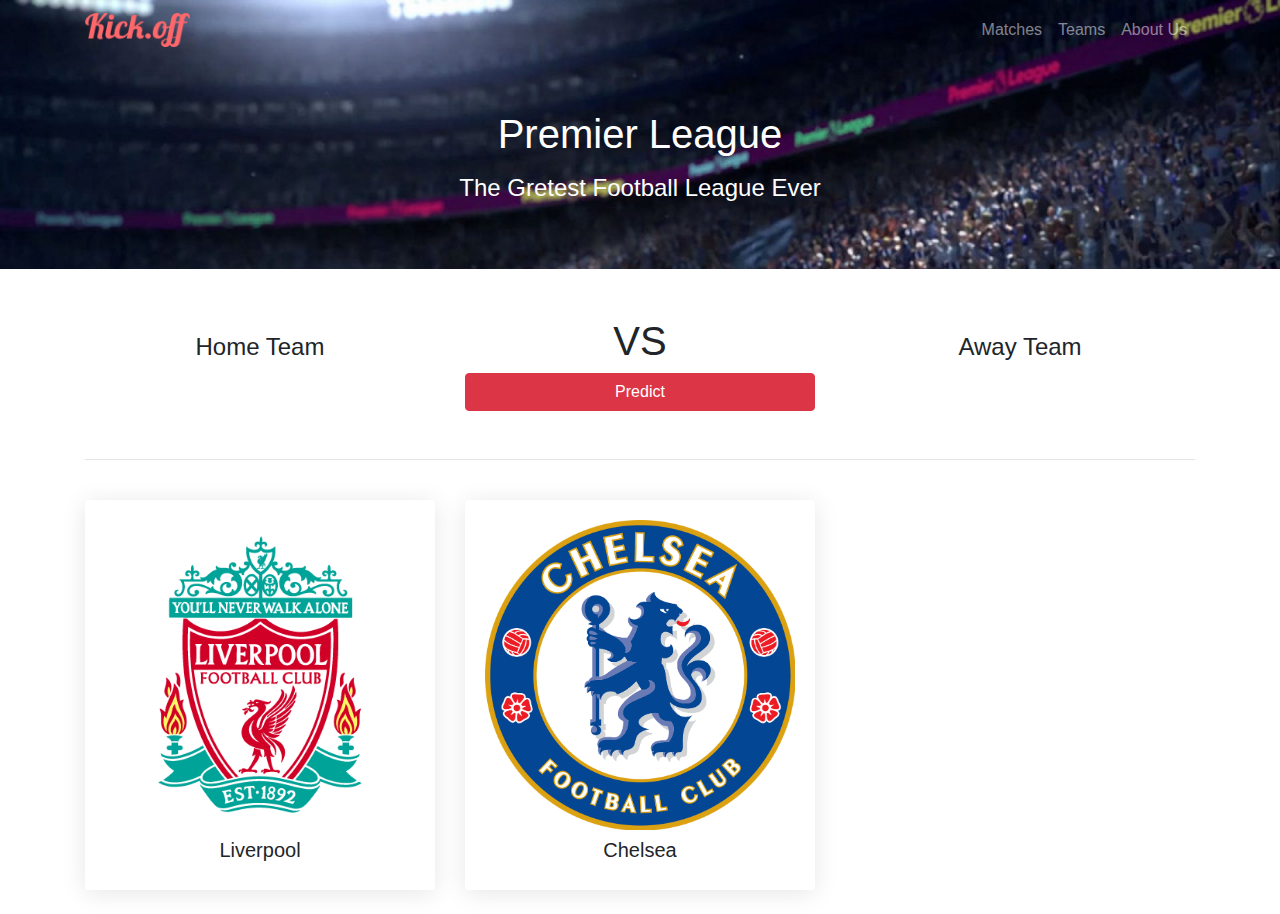
==== predict.html @ eb54d8e9 "Selecting card is done" ====
<!DOCTYPE html>
<html lang="en">
<head>
    <meta charset="UTF-8">
    <meta name="viewport" content="width=device-width, initial-scale=1.0">
    <meta http-equiv="X-UA-Compatible" content="ie=edge">
    <title>Kick.off</title>
    <link rel="stylesheet" href="css/bootstrap.css">
    <link rel="stylesheet" href="scss/styles.css">
</head>
<body>
    <header id="header">
        <nav class="navbar navbar-expand-lg navbar-dark bg-transparent">
            <div class="container">
                <a class="navbar-brand" href="#"><img src="./img/log.png" width="105" alt=""></a>
                <button class="navbar-toggler" type="button" data-toggle="collapse"
                    data-target="#navbarSupportedContent" aria-controls="navbarSupportedContent" aria-expanded="false"
                    aria-label="Toggle navigation">
                    <span class="navbar-toggler-icon"></span>
                </button>
                <div class="collapse navbar-collapse" id="navbarSupportedContent">
                    <ul class="navbar-nav ml-auto">
                        <li class="nav-item">
                            <a class="nav-link" href="#">Matches</a>
                        </li>
                        <li class="nav-item">
                            <a class="nav-link" href="#">Teams</a>
                        </li>
                        <li class="nav-item">
                            <a class="nav-link" href="#">About Us</a>
                        </li>
                    </ul>
                </div>
            </div>
        </nav>
        <!-- End of the navbar -->
        <div id="hero-area-small">
            <div class="container">
                <div class="row align-items-center">
                    <div class="col-sm-12 text-center">
                        <h1 class="mb-3">Premier League</h1>
                        <h4 class="mb-3">The Gretest Football League Ever</h4>
                    </div>
                </div>
            </div>
        </div>
        <!-- End of the hero area -->
    </header>

    <!-- End of the header -->

    <section class="container pt-5">
        <div class="row mb-5" id="selected-team">
            <div class="col-sm-4 text-center">
                <div class="add-team"></div>
                <h4 class="mt-3">Home Team</h4>
            </div>
            <div class="col-sm-4 align-baseline">
                <h1 class="text-center">VS</h1>
            </div>
            <div class="col-sm-4">
                <div class="add-team"></div>
                <h4 class="text-center mt-3">Away Team</h4>
            </div>
            <div class="col-sm-4 offset-4">
                <a href="#" class="btn btn-danger btn-block">Predict</a>
            </div>
        </div>
        <hr>
        <div class="row pt-4" id="teams-card">
            <div class="col-sm-4 mb-4">
                <div class="card" data-team="Liverpool">
                    <div class="card-body">
                        <img src="./img/liverpool-logo-big.png" class="card-img" alt="">
                        <h5 class="text-center mt-2">Liverpool</h5>
                    </div>
                </div>
            </div>
            <div class="col-sm-4 mb-4">
                <div class="card" data-team="Chelsea">
                    <div class="card-body">
                        <img src="./img/chelsea-logo-big.png" class="card-img" alt="">
                        <h5 class="text-center mt-2">Chelsea</h5>
                    </div>
                </div>
            </div>
        </div>
    </section>

    <script src="https://code.jquery.com/jquery-3.4.1.slim.min.js"
        integrity="sha384-J6qa4849blE2+poT4WnyKhv5vZF5SrPo0iEjwBvKU7imGFAV0wwj1yYfoRSJoZ+n" crossorigin="anonymous">
    </script>
    <script src="https://cdn.jsdelivr.net/npm/popper.js@1.16.0/dist/umd/popper.min.js"
        integrity="sha384-Q6E9RHvbIyZFJoft+2mJbHaEWldlvI9IOYy5n3zV9zzTtmI3UksdQRVvoxMfooAo" crossorigin="anonymous">
    </script>
    <script src="js/bootstrap.js">
    </script>
    <script src="js/main.js"></script>
</body>
</html>
---- scss/styles.css ----
.btn-lg {
  line-height: 50px;
  padding: 0px 50px;
  border-radius: 3px;
}

#header {
  background-image: url(../img/cropped-Premier-League-3.jpg);
  background-size: cover;
}

#hero-area {
  color: #ffffff;
  padding-top: 11em;
  padding-bottom: 11em;
}

#hero-area-small {
  color: #ffffff;
  padding-top: 3.125em;
  padding-bottom: 3.125em;
}

div[data-team] {
  -webkit-box-shadow: 0px 3px 25px rgba(0, 0, 0, 0.1);
          box-shadow: 0px 3px 25px rgba(0, 0, 0, 0.1);
  border-radius: 3px;
  border: none;
}

.match-prediction {
  padding-top: 15px;
  padding-bottom: 15px;
  -webkit-box-shadow: 0px 5px 15px rgba(0, 0, 0, 0.1);
          box-shadow: 0px 5px 15px rgba(0, 0, 0, 0.1);
  margin-bottom: 30px;
  margin-left: 0px;
  border-radius: 5px;
}

.logo-right {
  text-align: right;
}
/*# sourceMappingURL=styles.css.map */
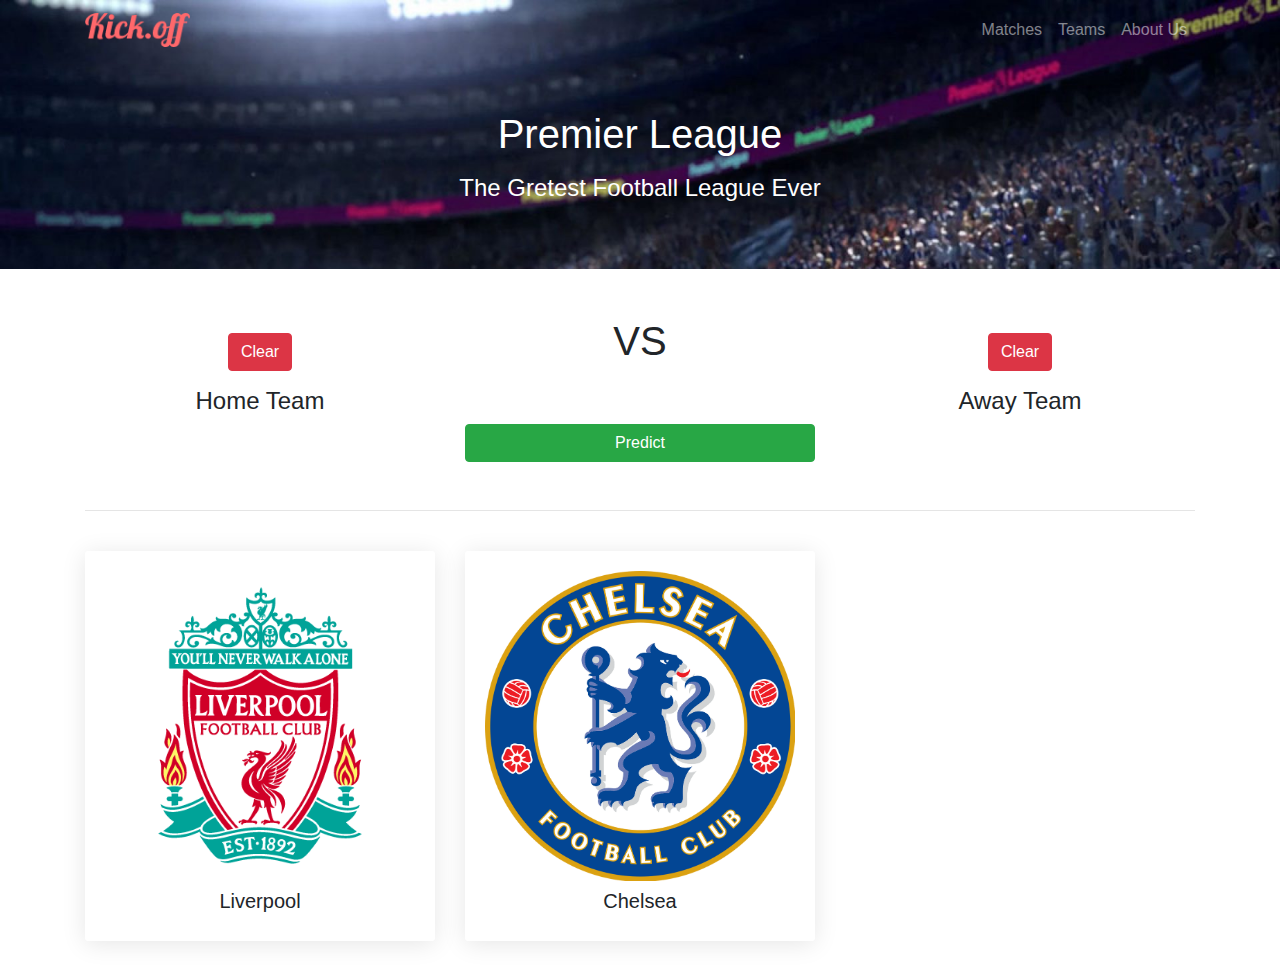
==== commit 438fb299: "Select and deselect team is doen" ====
--- a/predict.html
+++ b/predict.html
@@ -53,17 +53,19 @@
         <div class="row mb-5" id="selected-team">
             <div class="col-sm-4 text-center">
                 <div class="add-team"></div>
+                <button class="btn btn-danger mt-3 deselect-btn">Clear</button>
                 <h4 class="mt-3">Home Team</h4>
             </div>
-            <div class="col-sm-4 align-baseline">
+            <div class="col-sm-4">
                 <h1 class="text-center">VS</h1>
             </div>
-            <div class="col-sm-4">
+            <div class="col-sm-4 text-center">
                 <div class="add-team"></div>
+                <button class="btn btn-danger mt-3 deselect-btn">Clear</button>
                 <h4 class="text-center mt-3">Away Team</h4>
             </div>
             <div class="col-sm-4 offset-4">
-                <a href="#" class="btn btn-danger btn-block">Predict</a>
+                <a href="#" class="btn btn-success btn-block">Predict</a>
             </div>
         </div>
         <hr>
